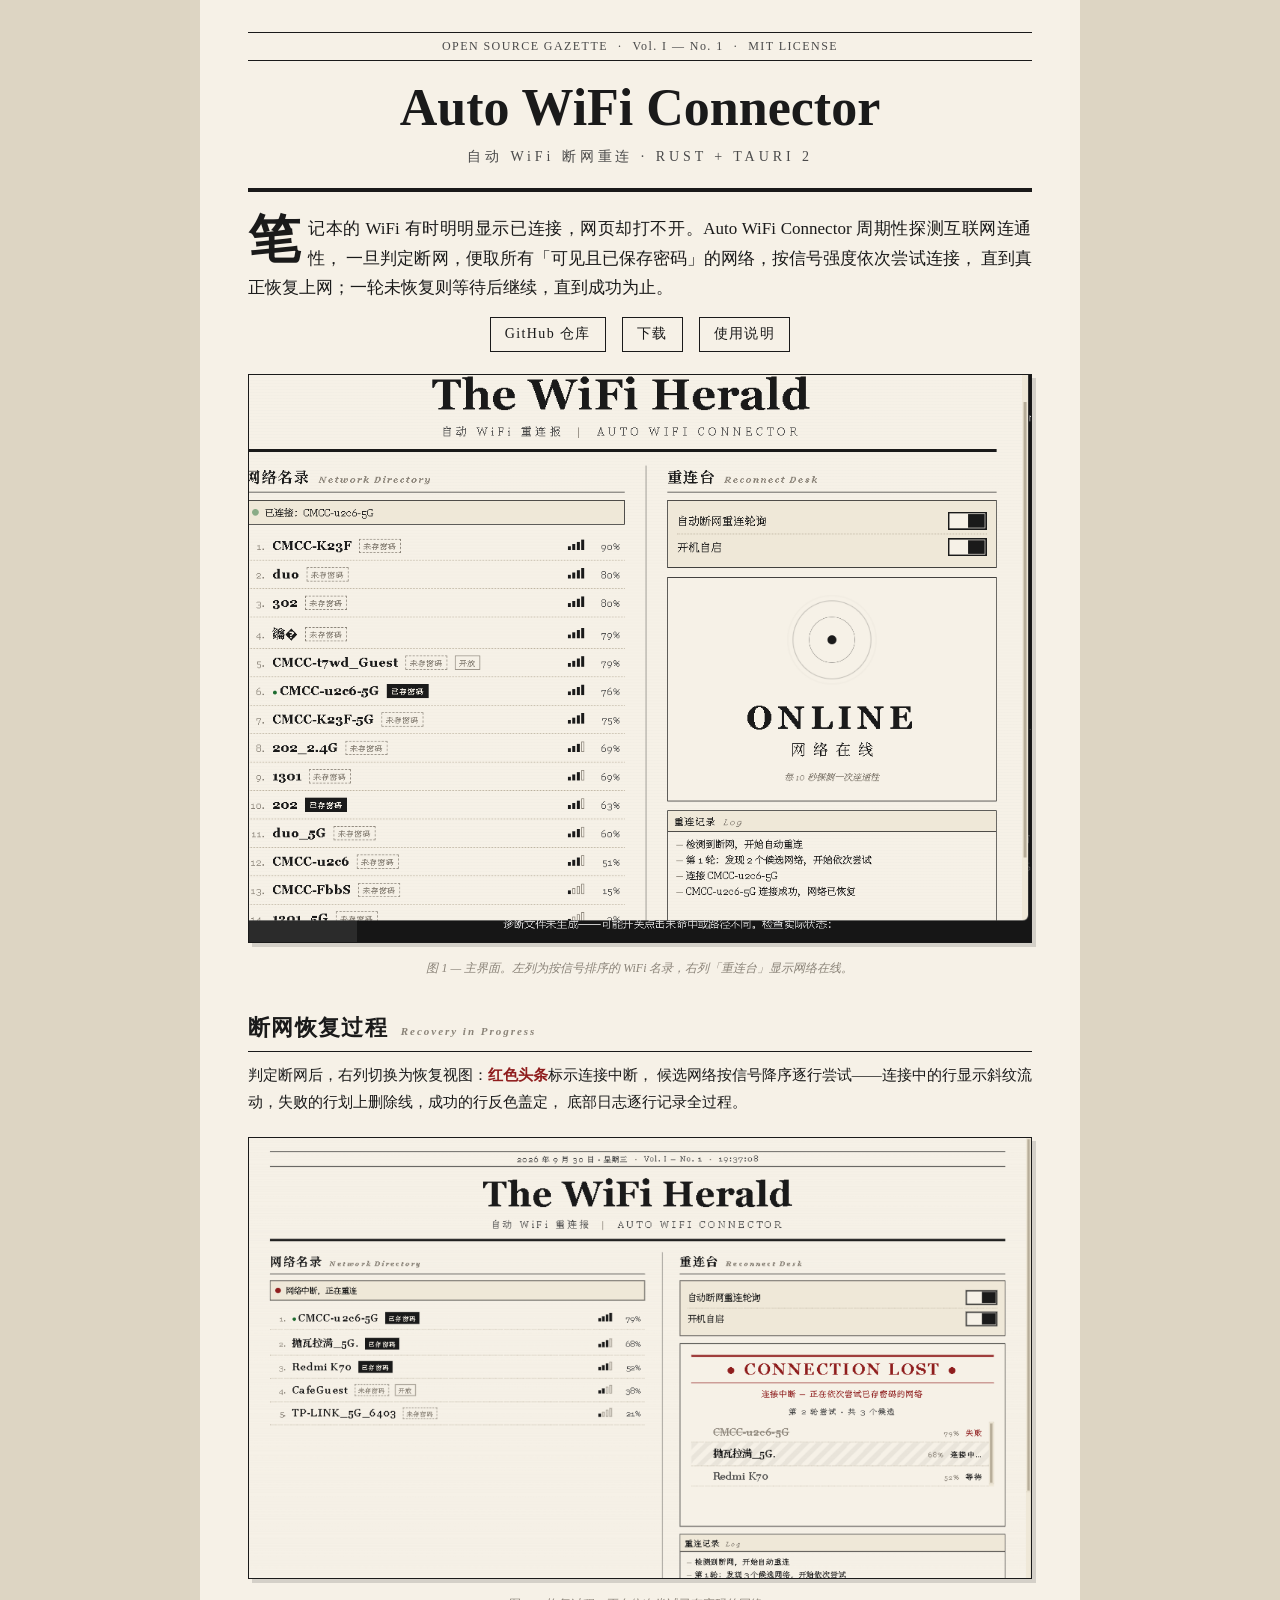
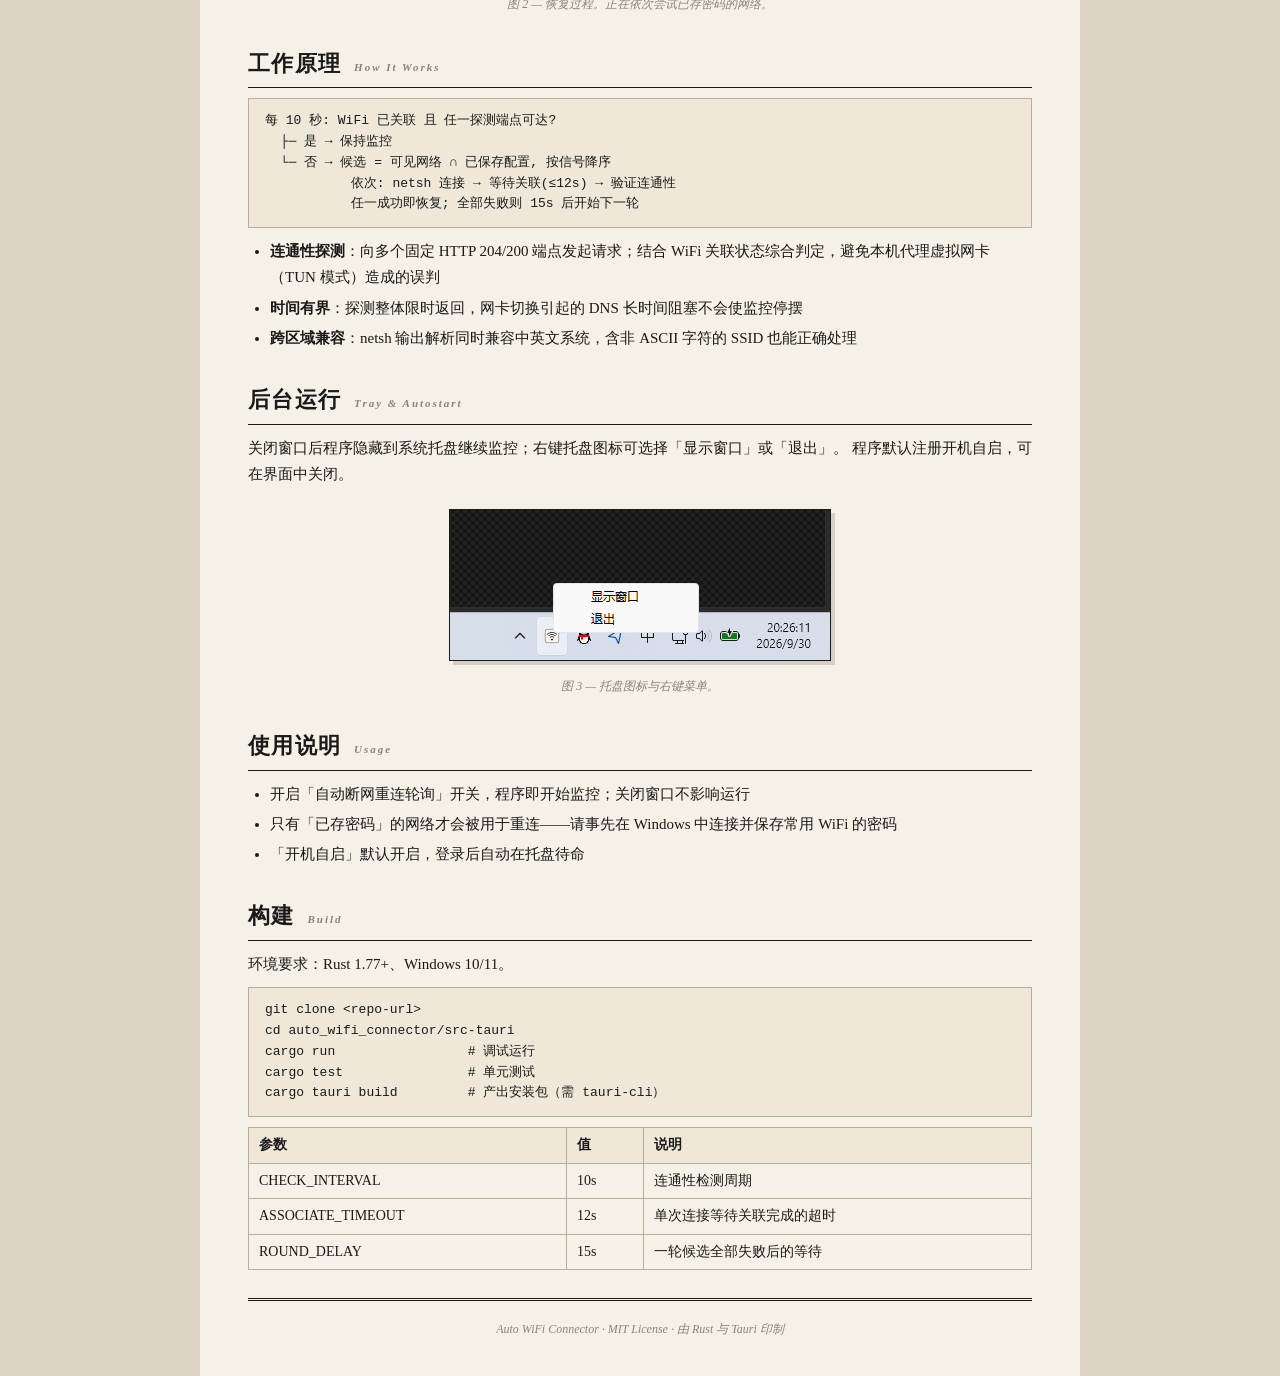
==== docs/index.html @ a4c005ff "Initial commit: Auto WiFi Connector Rust + Tauri 2 实现的 Windows 桌面程序：周期性探测互联网连通性， 断网时按信号降序依次连接已保存密码的 " ====
<!DOCTYPE html>
<html lang="zh-CN">
<head>
  <meta charset="UTF-8" />
  <meta name="viewport" content="width=device-width, initial-scale=1.0" />
  <title>Auto WiFi Connector — 自动 WiFi 断网重连</title>
  <style>
    :root {
      --paper: #f6f1e7;
      --paper-dark: #efe8d8;
      --ink: #1a1a1a;
      --ink-soft: #4a4a4a;
      --ink-faint: #8a8378;
      --red: #8f1d1d;
      --serif: Georgia, "Times New Roman", "Noto Serif SC", "Songti SC", "SimSun", serif;
    }
    * { margin: 0; padding: 0; box-sizing: border-box; }
    body {
      font-family: var(--serif);
      background: #ddd5c3;
      color: var(--ink);
      line-height: 1.75;
    }
    .page {
      max-width: 880px;
      margin: 0 auto;
      background: var(--paper);
      padding: 32px 48px 24px;
      min-height: 100vh;
    }
    .masthead-meta {
      display: flex; justify-content: center; gap: 10px;
      font-size: 12px; letter-spacing: 0.12em; color: var(--ink-soft);
      border-top: 1px solid var(--ink); border-bottom: 1px solid var(--ink);
      padding: 3px 0;
    }
    h1 { font-size: 52px; text-align: center; line-height: 1.2; margin-top: 16px; }
    .subtitle {
      text-align: center; font-size: 14px; letter-spacing: 0.28em;
      color: var(--ink-soft); margin: 6px 0 18px;
    }
    .rule { border-top: 3px solid var(--ink); border-bottom: 1px solid var(--ink); height: 4px; }
    .rule.thin { border-top-width: 1px; height: 3px; margin-top: 28px; }
    .lede {
      font-size: 17px; text-align: justify; margin: 22px 0 6px;
    }
    .lede::first-letter {
      font-size: 52px; float: left; line-height: 0.85;
      padding: 4px 8px 0 0; font-weight: 700;
    }
    figure { margin: 22px 0; text-align: center; }
    figure img {
      max-width: 100%; border: 1px solid var(--ink);
      box-shadow: 4px 4px 0 rgba(26,26,26,0.15);
    }
    figcaption { font-size: 12px; font-style: italic; color: var(--ink-faint); margin-top: 6px; }
    h2 {
      font-size: 22px; letter-spacing: 0.06em; margin: 30px 0 10px;
      border-bottom: 1px solid var(--ink); padding-bottom: 4px;
    }
    h2 .en { font-size: 11px; letter-spacing: 0.18em; color: var(--ink-faint); font-style: italic; margin-left: 6px; }
    p { margin: 8px 0; font-size: 15px; }
    ul { margin: 8px 0 8px 22px; font-size: 15px; }
    li { margin: 4px 0; }
    code, pre {
      font-family: "Cascadia Code", Consolas, monospace;
      background: var(--paper-dark); border: 1px solid #b7ad99;
    }
    code { padding: 1px 5px; font-size: 13px; }
    pre { padding: 12px 16px; font-size: 13px; overflow-x: auto; line-height: 1.6; margin: 10px 0; }
    .badge-row { text-align: center; margin: 14px 0 4px; }
    .badge-row a {
      display: inline-block; border: 1px solid var(--ink); padding: 4px 14px;
      margin: 0 6px; color: var(--ink); text-decoration: none; font-size: 14px;
      letter-spacing: 0.1em;
    }
    .badge-row a:hover { background: var(--ink); color: var(--paper); }
    table { width: 100%; border-collapse: collapse; font-size: 14px; margin: 10px 0; }
    th, td { border: 1px solid #b7ad99; padding: 5px 10px; text-align: left; }
    th { background: var(--paper-dark); }
    .colophon {
      text-align: center; font-size: 12px; color: var(--ink-faint);
      font-style: italic; padding: 10px 0 4px;
    }
    .red { color: var(--red); font-weight: 700; }
  </style>
</head>
<body>
  <div class="page">
    <div class="masthead-meta">
      <span>OPEN SOURCE GAZETTE</span><span>·</span><span>Vol. I — No. 1</span><span>·</span><span>MIT LICENSE</span>
    </div>
    <h1>Auto WiFi Connector</h1>
    <p class="subtitle">自动 WiFi 断网重连 · RUST + TAURI 2</p>
    <div class="rule"></div>

    <p class="lede">
      笔记本的 WiFi 有时明明显示已连接，网页却打不开。Auto WiFi Connector 周期性探测互联网连通性，
      一旦判定断网，便取所有「可见且已保存密码」的网络，按信号强度依次尝试连接，
      直到真正恢复上网；一轮未恢复则等待后继续，直到成功为止。
    </p>

    <div class="badge-row">
      <a href="https://github.com/">GitHub 仓库</a>
      <a href="#download">下载</a>
      <a href="#usage">使用说明</a>
    </div>

    <figure>
      <img src="images/screenshot-online.png" alt="主界面：左列 WiFi 列表，右列在线状态" />
      <figcaption>图 1 — 主界面。左列为按信号排序的 WiFi 名录，右列「重连台」显示网络在线。</figcaption>
    </figure>

    <h2>断网恢复过程 <span class="en">Recovery in Progress</span></h2>
    <p>
      判定断网后，右列切换为恢复视图：<span class="red">红色头条</span>标示连接中断，
      候选网络按信号降序逐行尝试——连接中的行显示斜纹流动，失败的行划上删除线，成功的行反色盖定，
      底部日志逐行记录全过程。
    </p>

    <figure>
      <img src="images/screenshot-recovering.png" alt="恢复过程：候选网络依次尝试" />
      <figcaption>图 2 — 恢复过程。正在依次尝试已存密码的网络。</figcaption>
    </figure>

    <h2>工作原理 <span class="en">How It Works</span></h2>
    <pre>每 10 秒: WiFi 已关联 且 任一探测端点可达?
  ├─ 是 → 保持监控
  └─ 否 → 候选 = 可见网络 ∩ 已保存配置, 按信号降序
           依次: netsh 连接 → 等待关联(≤12s) → 验证连通性
           任一成功即恢复; 全部失败则 15s 后开始下一轮</pre>
    <ul>
      <li><b>连通性探测</b>：向多个固定 HTTP 204/200 端点发起请求；结合 WiFi 关联状态综合判定，避免本机代理虚拟网卡（TUN 模式）造成的误判</li>
      <li><b>时间有界</b>：探测整体限时返回，网卡切换引起的 DNS 长时间阻塞不会使监控停摆</li>
      <li><b>跨区域兼容</b>：netsh 输出解析同时兼容中英文系统，含非 ASCII 字符的 SSID 也能正确处理</li>
    </ul>

    <h2>后台运行 <span class="en">Tray &amp; Autostart</span></h2>
    <p>
      关闭窗口后程序隐藏到系统托盘继续监控；右键托盘图标可选择「显示窗口」或「退出」。
      程序默认注册开机自启，可在界面中关闭。
    </p>

    <figure>
      <img src="images/screenshot-tray.png" alt="托盘菜单：显示窗口与退出" />
      <figcaption>图 3 — 托盘图标与右键菜单。</figcaption>
    </figure>

    <h2 id="usage">使用说明 <span class="en">Usage</span></h2>
    <ul>
      <li>开启「自动断网重连轮询」开关，程序即开始监控；关闭窗口不影响运行</li>
      <li>只有「已存密码」的网络才会被用于重连——请事先在 Windows 中连接并保存常用 WiFi 的密码</li>
      <li>「开机自启」默认开启，登录后自动在托盘待命</li>
    </ul>

    <h2 id="download">构建 <span class="en">Build</span></h2>
    <p>环境要求：Rust 1.77+、Windows 10/11。</p>
    <pre>git clone &lt;repo-url&gt;
cd auto_wifi_connector/src-tauri
cargo run                 # 调试运行
cargo test                # 单元测试
cargo tauri build         # 产出安装包（需 tauri-cli）</pre>

    <table>
      <tr><th>参数</th><th>值</th><th>说明</th></tr>
      <tr><td>CHECK_INTERVAL</td><td>10s</td><td>连通性检测周期</td></tr>
      <tr><td>ASSOCIATE_TIMEOUT</td><td>12s</td><td>单次连接等待关联完成的超时</td></tr>
      <tr><td>ROUND_DELAY</td><td>15s</td><td>一轮候选全部失败后的等待</td></tr>
    </table>

    <div class="rule thin"></div>
    <p class="colophon">Auto WiFi Connector · MIT License · 由 Rust 与 Tauri 印制</p>
  </div>
</body>
</html>
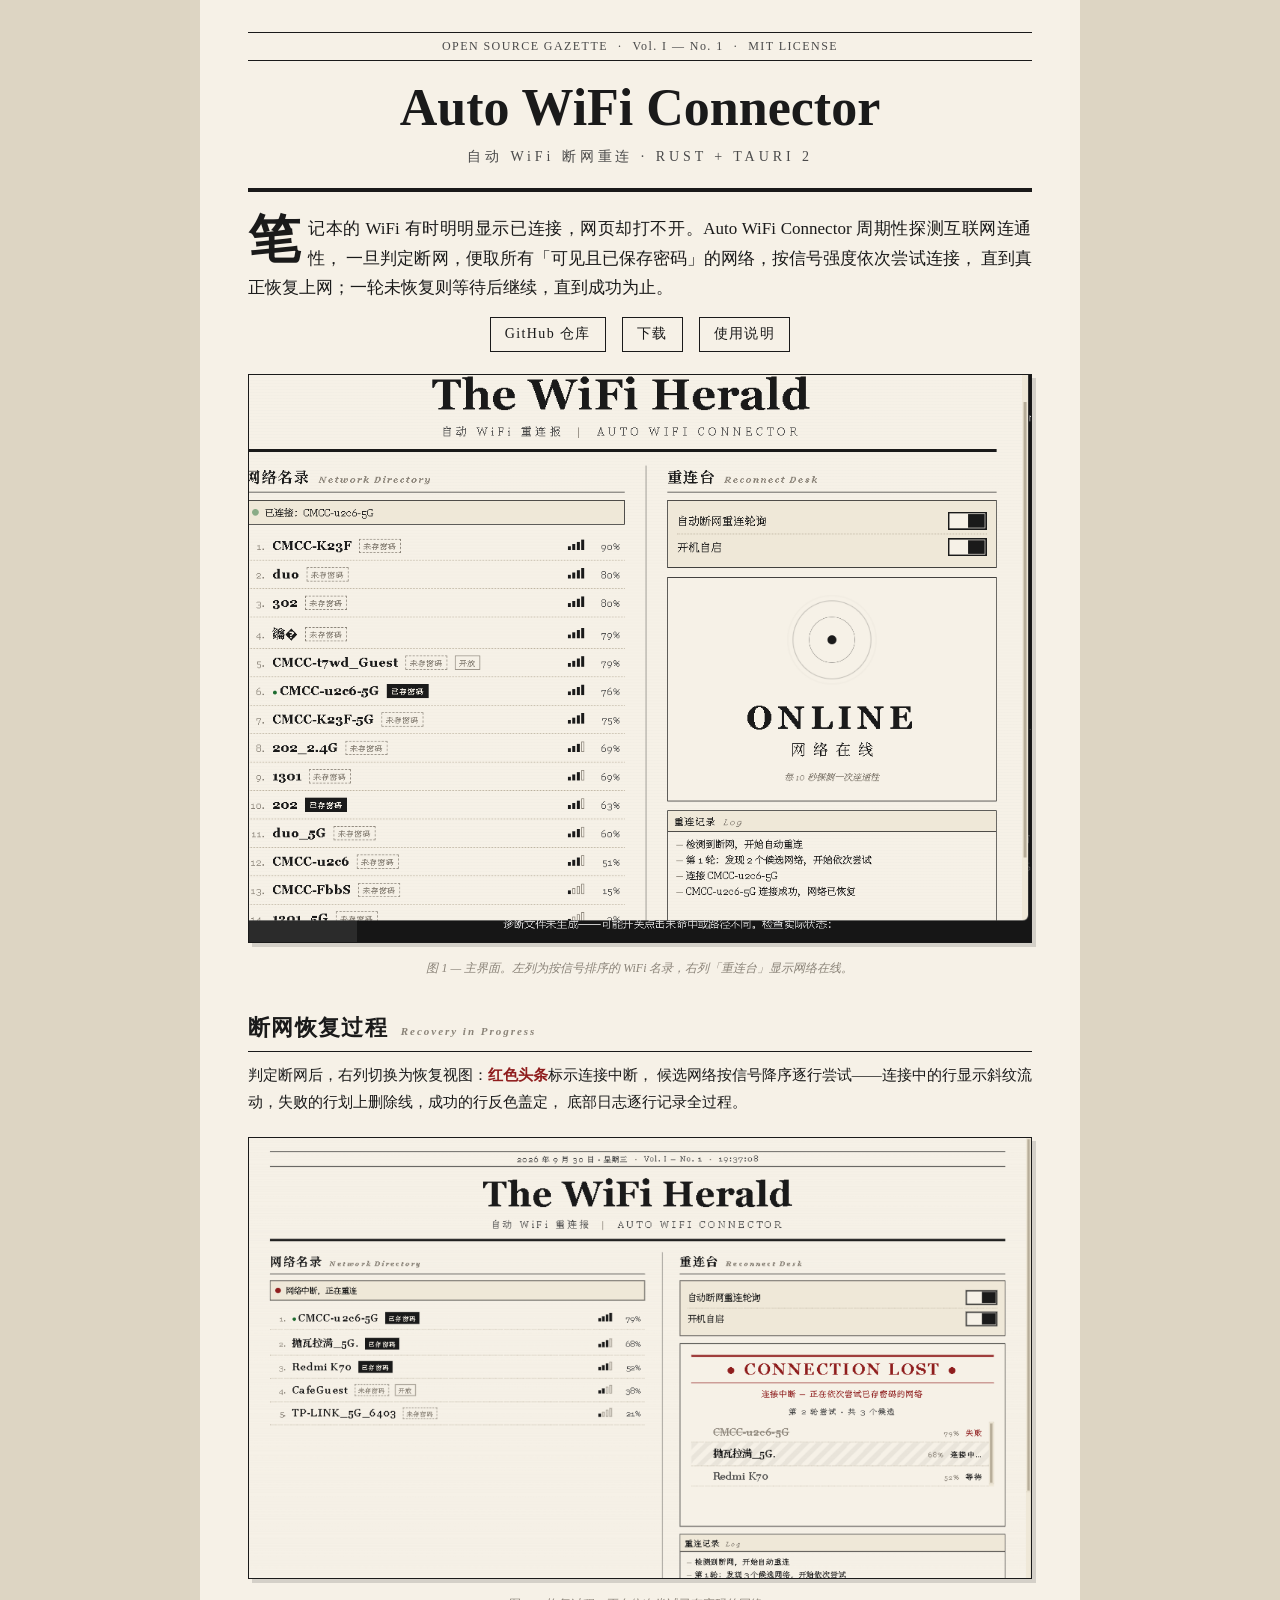
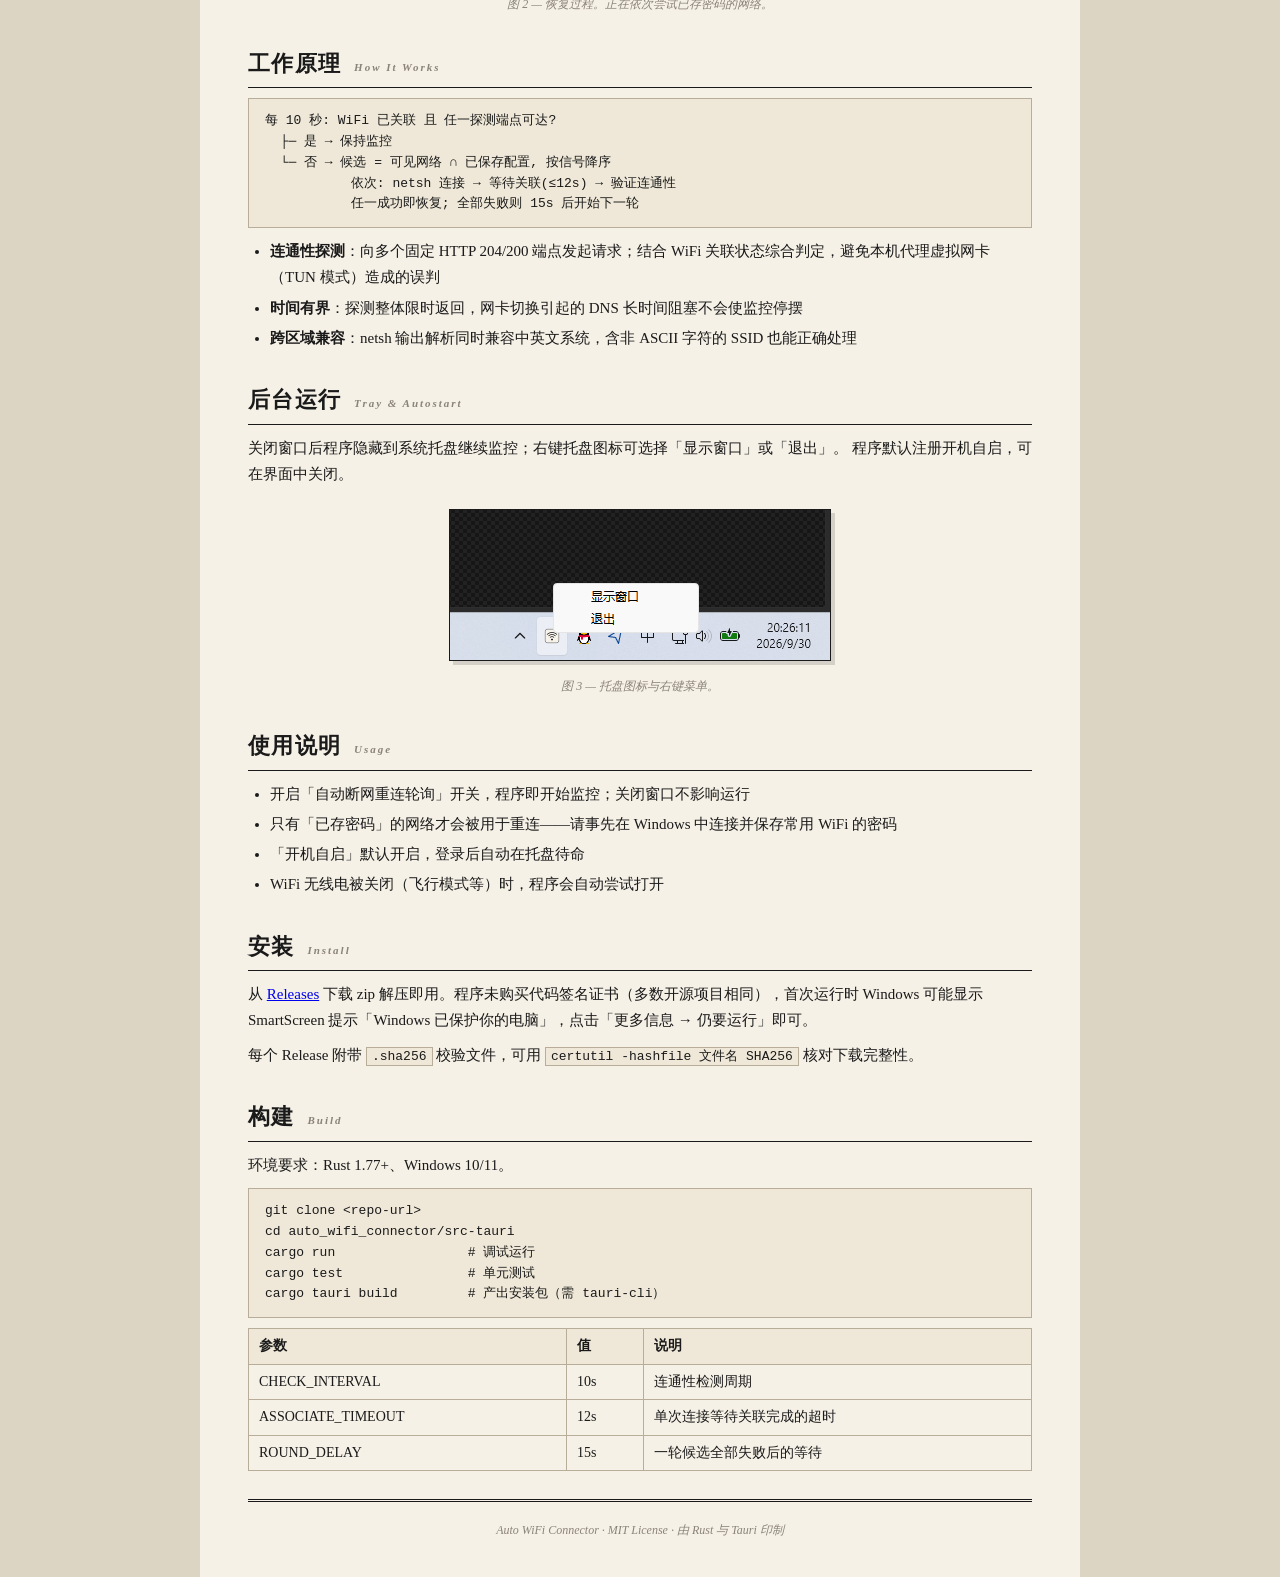
==== commit 41e84668: "docs+ci: SmartScreen 安装说明与 Release SHA256 校验文件 调研结论（实证）：cc-switch 的 exe 同样无 Authenticode 签名， 其不触发提示的" ====
--- a/docs/index.html
+++ b/docs/index.html
@@ -101,8 +101,8 @@
     </p>
 
     <div class="badge-row">
-      <a href="https://github.com/">GitHub 仓库</a>
-      <a href="#download">下载</a>
+      <a href="https://github.com/MisakaMikoto128/auto_wifi_connector">GitHub 仓库</a>
+      <a href="https://github.com/MisakaMikoto128/auto_wifi_connector/releases">下载</a>
       <a href="#usage">使用说明</a>
     </div>
 
@@ -151,7 +151,16 @@
       <li>开启「自动断网重连轮询」开关，程序即开始监控；关闭窗口不影响运行</li>
       <li>只有「已存密码」的网络才会被用于重连——请事先在 Windows 中连接并保存常用 WiFi 的密码</li>
       <li>「开机自启」默认开启，登录后自动在托盘待命</li>
+      <li>WiFi 无线电被关闭（飞行模式等）时，程序会自动尝试打开</li>
     </ul>
+
+    <h2 id="install">安装 <span class="en">Install</span></h2>
+    <p>
+      从 <a href="https://github.com/MisakaMikoto128/auto_wifi_connector/releases">Releases</a>
+      下载 zip 解压即用。程序未购买代码签名证书（多数开源项目相同），首次运行时 Windows 可能显示
+      SmartScreen 提示「Windows 已保护你的电脑」，点击「更多信息 → 仍要运行」即可。
+    </p>
+    <p>每个 Release 附带 <code>.sha256</code> 校验文件，可用 <code>certutil -hashfile 文件名 SHA256</code> 核对下载完整性。</p>
 
     <h2 id="download">构建 <span class="en">Build</span></h2>
     <p>环境要求：Rust 1.77+、Windows 10/11。</p>
